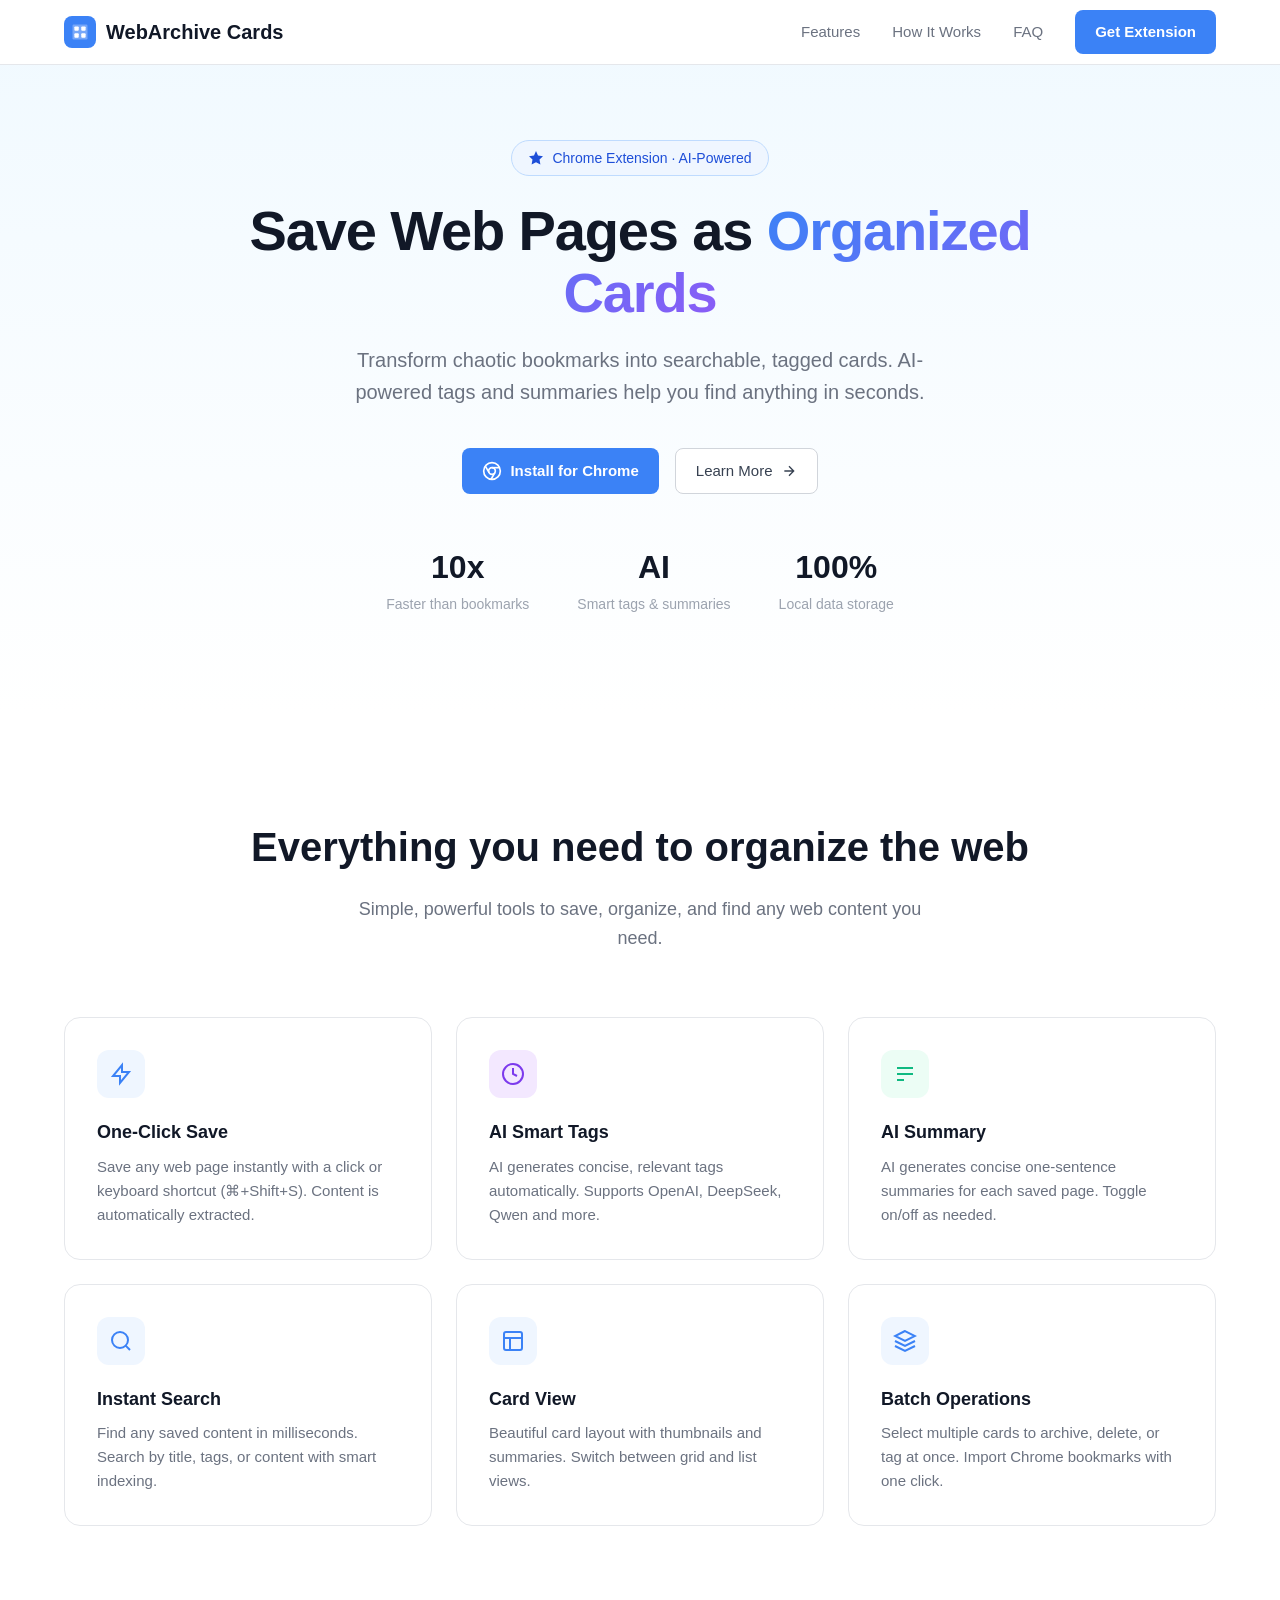
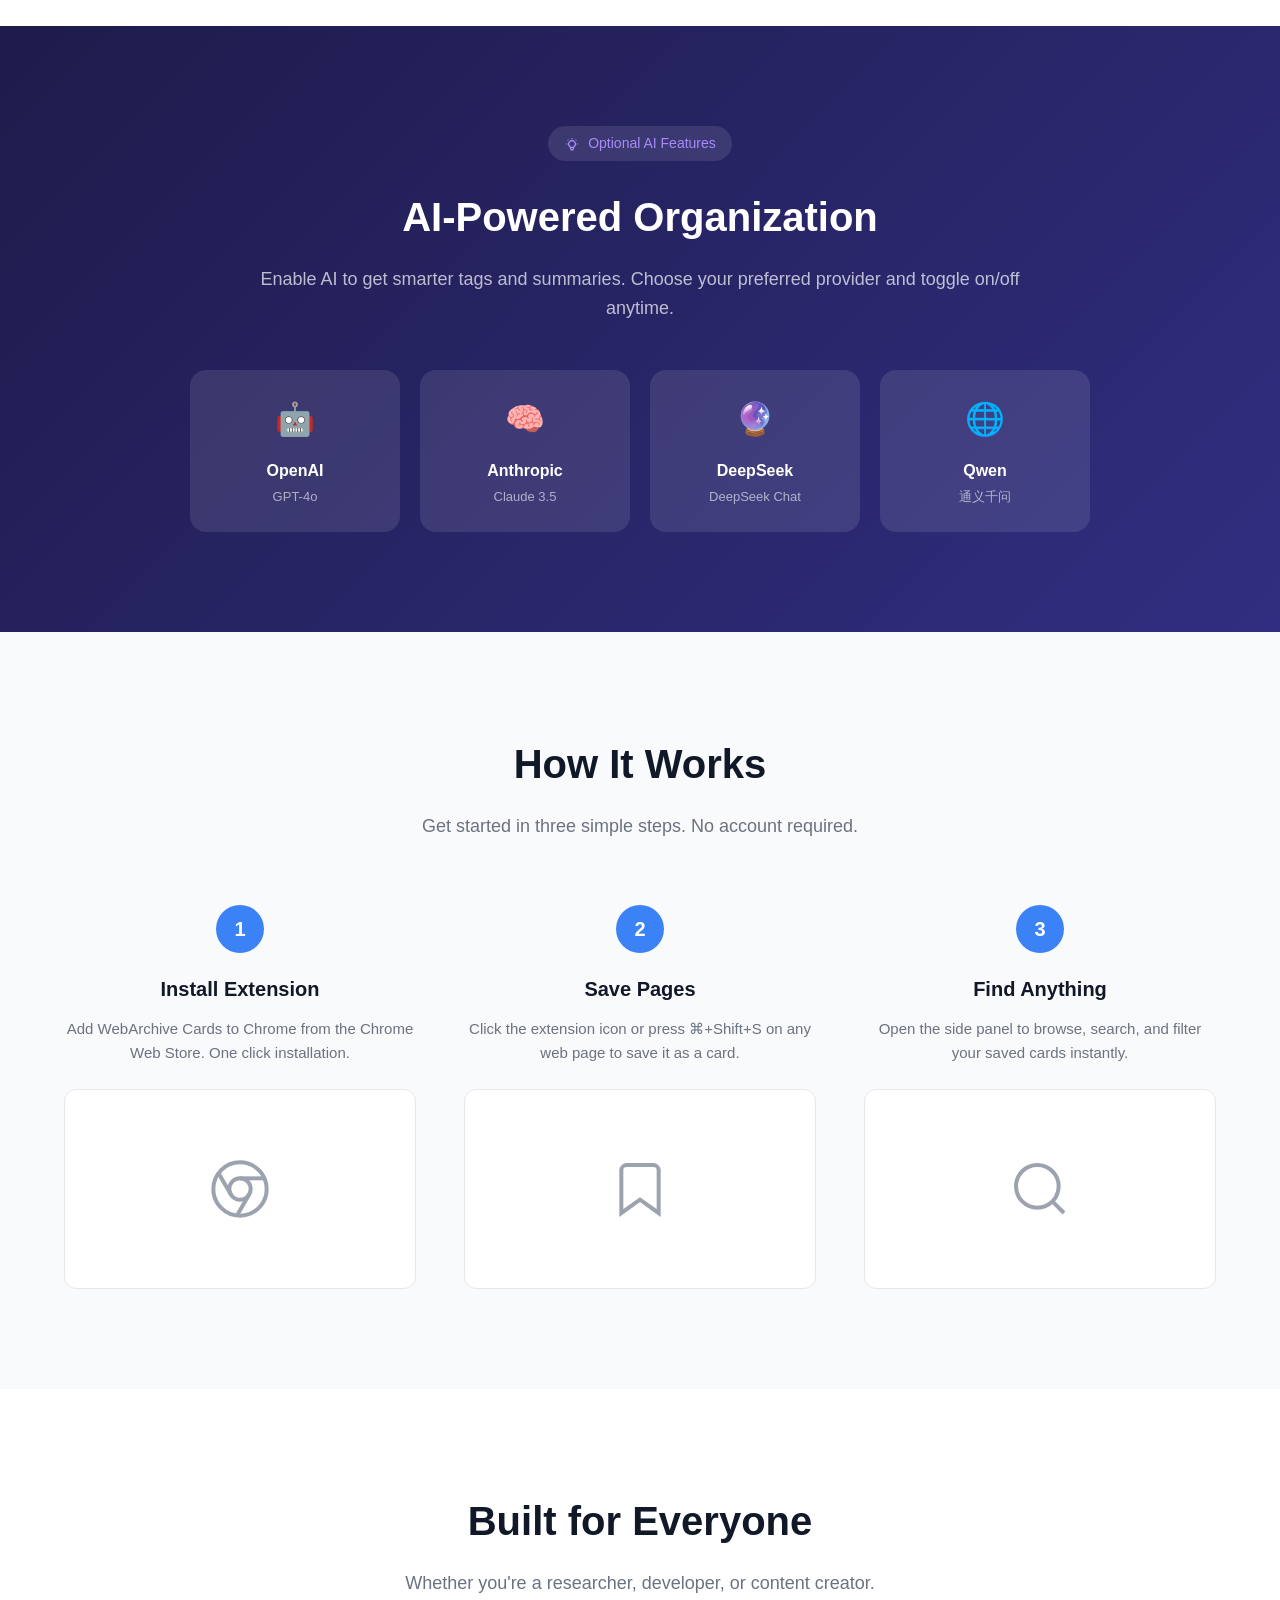
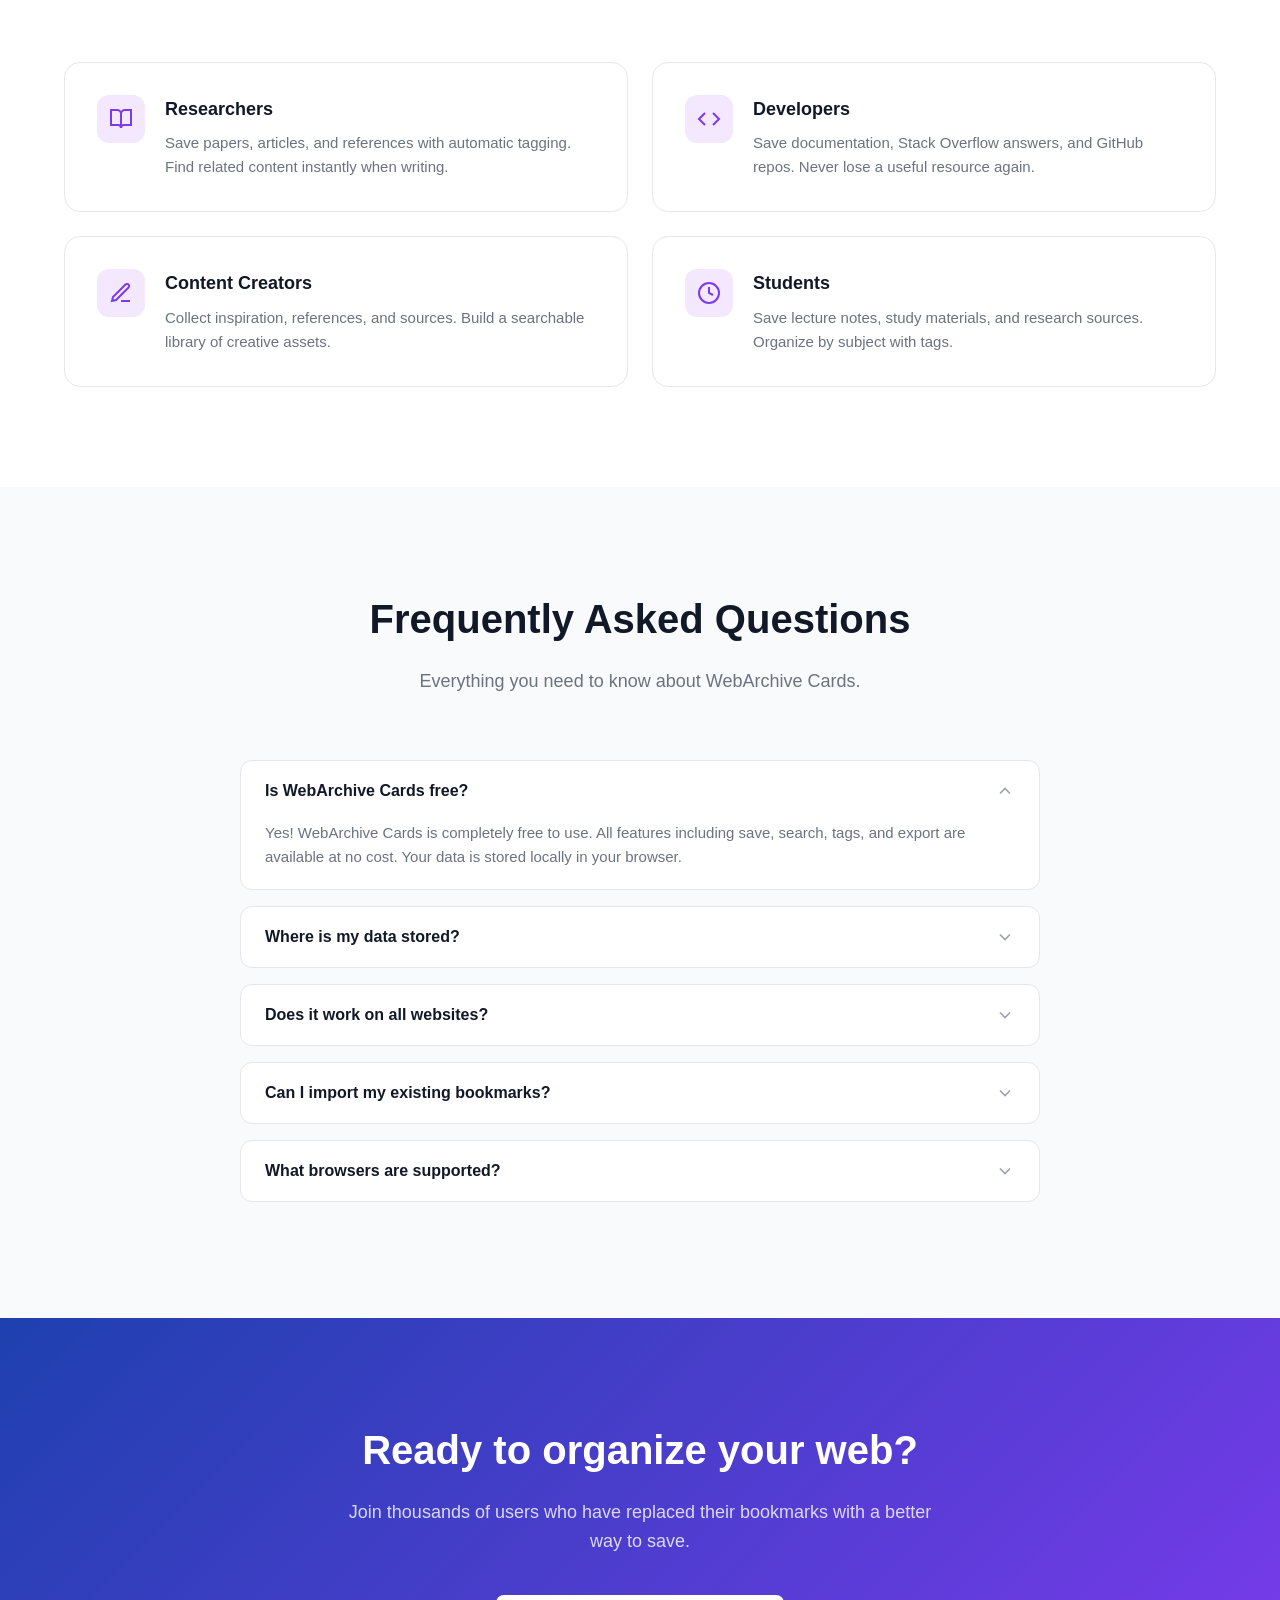
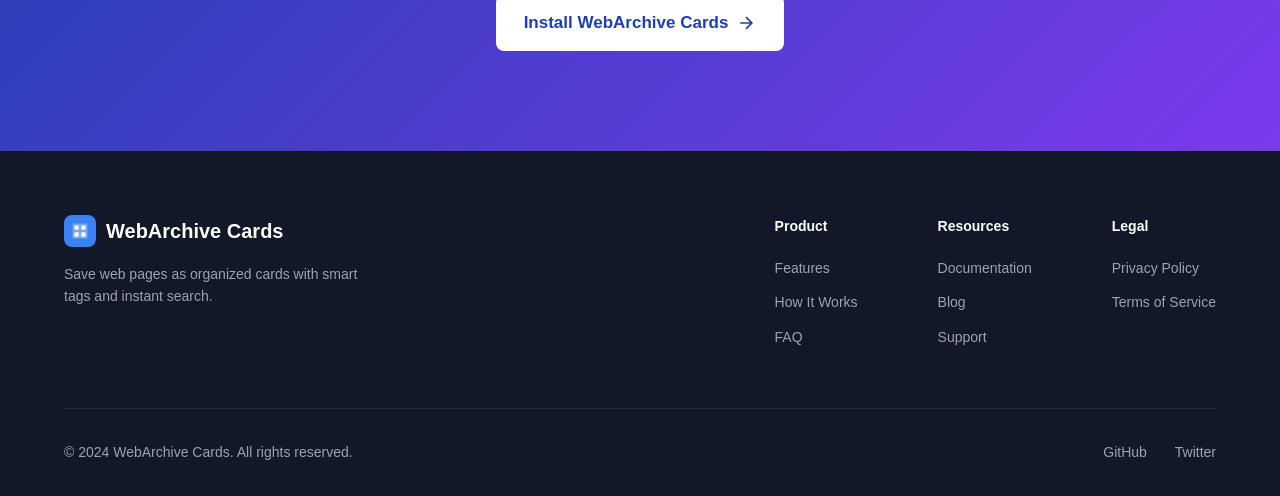
==== webarchive-cards/index.html @ b95f2cbc "feat:Chrome extension Website" ====
<!DOCTYPE html>
<html lang="en">
<head>
  <meta charset="UTF-8">
  <meta name="viewport" content="width=device-width, initial-scale=1.0">
  <title>WebArchive Cards - Save Web Pages as Organized Cards</title>
  <meta name="description" content="Transform your web bookmarks into organized, searchable cards with smart tags and instant search. Replace your browser bookmarks with a better way to save.">
  <link rel="icon" href="data:image/svg+xml,<svg xmlns='http://www.w3.org/2000/svg' viewBox='0 0 100 100'><rect width='100' height='100' rx='20' fill='%233B82F6'/><rect x='15' y='15' width='70' height='70' rx='10' fill='white' opacity='0.3'/><rect x='25' y='25' width='20' height='20' rx='4' fill='white'/><rect x='55' y='25' width='20' height='20' rx='4' fill='white'/><rect x='25' y='55' width='20' height='20' rx='4' fill='white'/><rect x='55' y='55' width='20' height='20' rx='4' fill='white'/></svg>">
  <style>
    * {
      margin: 0;
      padding: 0;
      box-sizing: border-box;
    }

    body {
      font-family: -apple-system, BlinkMacSystemFont, 'Segoe UI', Roboto, Oxygen, Ubuntu, sans-serif;
      line-height: 1.6;
      color: #1f2937;
      background: #ffffff;
    }

    .container {
      max-width: 1200px;
      margin: 0 auto;
      padding: 0 24px;
    }

    /* Header */
    header {
      position: fixed;
      top: 0;
      left: 0;
      right: 0;
      background: rgba(255, 255, 255, 0.95);
      backdrop-filter: blur(20px);
      border-bottom: 1px solid #e5e7eb;
      z-index: 100;
    }

    .header-inner {
      display: flex;
      align-items: center;
      justify-content: space-between;
      height: 64px;
    }

    .logo {
      display: flex;
      align-items: center;
      gap: 10px;
      text-decoration: none;
      color: #111827;
      font-weight: 700;
      font-size: 20px;
    }

    .logo-icon {
      width: 32px;
      height: 32px;
      background: #3B82F6;
      border-radius: 8px;
      display: flex;
      align-items: center;
      justify-content: center;
    }

    .logo-icon svg {
      width: 20px;
      height: 20px;
    }

    nav {
      display: flex;
      align-items: center;
      gap: 32px;
    }

    nav a {
      color: #6b7280;
      text-decoration: none;
      font-size: 15px;
      transition: color 0.2s;
    }

    nav a:hover {
      color: #111827;
    }

    .btn-primary {
      display: inline-flex;
      align-items: center;
      gap: 8px;
      padding: 10px 20px;
      background: #3B82F6;
      color: white;
      border: none;
      border-radius: 8px;
      font-size: 15px;
      font-weight: 600;
      cursor: pointer;
      transition: background 0.2s;
      text-decoration: none;
    }

    .btn-primary:hover {
      background: #2563EB;
    }

    .btn-secondary {
      display: inline-flex;
      align-items: center;
      gap: 8px;
      padding: 10px 20px;
      background: white;
      color: #374151;
      border: 1px solid #d1d5db;
      border-radius: 8px;
      font-size: 15px;
      font-weight: 500;
      cursor: pointer;
      transition: all 0.2s;
      text-decoration: none;
    }

    .btn-secondary:hover {
      background: #f9fafb;
      border-color: #9ca3af;
    }

    /* Hero Section */
    .hero {
      padding: 140px 0 100px;
      background: linear-gradient(180deg, #f0f9ff 0%, #ffffff 100%);
    }

    .hero-content {
      text-align: center;
      max-width: 800px;
      margin: 0 auto;
    }

    .hero-badge {
      display: inline-flex;
      align-items: center;
      gap: 8px;
      padding: 6px 16px;
      background: #EFF6FF;
      border: 1px solid #BFDBFE;
      border-radius: 100px;
      color: #1D4ED8;
      font-size: 14px;
      font-weight: 500;
      margin-bottom: 24px;
    }

    .hero h1 {
      font-size: 56px;
      font-weight: 800;
      line-height: 1.1;
      letter-spacing: -0.02em;
      color: #111827;
      margin-bottom: 20px;
    }

    .hero h1 span {
      background: linear-gradient(135deg, #3B82F6 0%, #8B5CF6 100%);
      -webkit-background-clip: text;
      -webkit-text-fill-color: transparent;
      background-clip: text;
    }

    .hero p {
      font-size: 20px;
      color: #6b7280;
      max-width: 600px;
      margin: 0 auto 40px;
      line-height: 1.6;
    }

    .hero-buttons {
      display: flex;
      justify-content: center;
      gap: 16px;
      margin-bottom: 48px;
    }

    .hero-stats {
      display: flex;
      justify-content: center;
      gap: 48px;
    }

    .stat {
      text-align: center;
    }

    .stat-value {
      font-size: 32px;
      font-weight: 700;
      color: #111827;
    }

    .stat-label {
      font-size: 14px;
      color: #9ca3af;
    }

    /* Features Section */
    .features {
      padding: 100px 0;
    }

    .section-header {
      text-align: center;
      margin-bottom: 64px;
    }

    .section-header h2 {
      font-size: 40px;
      font-weight: 700;
      color: #111827;
      margin-bottom: 16px;
    }

    .section-header p {
      font-size: 18px;
      color: #6b7280;
      max-width: 600px;
      margin: 0 auto;
    }

    .features-grid {
      display: grid;
      grid-template-columns: repeat(3, 1fr);
      gap: 24px;
    }

    .feature-card {
      background: white;
      border: 1px solid #e5e7eb;
      border-radius: 16px;
      padding: 32px;
      transition: all 0.2s;
    }

    .feature-card:hover {
      border-color: #93c5fd;
      box-shadow: 0 4px 6px -1px rgba(0, 0, 0, 0.1);
    }

    .feature-icon {
      width: 48px;
      height: 48px;
      background: #EFF6FF;
      border-radius: 12px;
      display: flex;
      align-items: center;
      justify-content: center;
      margin-bottom: 20px;
    }

    .feature-icon svg {
      width: 24px;
      height: 24px;
      color: #3B82F6;
    }

    .feature-card h3 {
      font-size: 18px;
      font-weight: 600;
      color: #111827;
      margin-bottom: 8px;
    }

    .feature-card p {
      font-size: 15px;
      color: #6b7280;
      line-height: 1.6;
    }

    /* How It Works */
    .how-it-works {
      padding: 100px 0;
      background: #f9fafb;
    }

    .steps {
      display: grid;
      grid-template-columns: repeat(3, 1fr);
      gap: 48px;
      margin-top: 64px;
    }

    .step {
      text-align: center;
    }

    .step-number {
      width: 48px;
      height: 48px;
      background: #3B82F6;
      color: white;
      border-radius: 50%;
      display: flex;
      align-items: center;
      justify-content: center;
      font-size: 20px;
      font-weight: 700;
      margin: 0 auto 20px;
    }

    .step h3 {
      font-size: 20px;
      font-weight: 600;
      color: #111827;
      margin-bottom: 12px;
    }

    .step p {
      font-size: 15px;
      color: #6b7280;
      line-height: 1.6;
    }

    .step-visual {
      margin-top: 24px;
      background: white;
      border: 1px solid #e5e7eb;
      border-radius: 12px;
      padding: 24px;
      min-height: 200px;
      display: flex;
      align-items: center;
      justify-content: center;
    }

    .step-visual .icon-large {
      width: 64px;
      height: 64px;
      color: #9ca3af;
    }

    /* Use Cases */
    .use-cases {
      padding: 100px 0;
    }

    .use-cases-grid {
      display: grid;
      grid-template-columns: repeat(2, 1fr);
      gap: 24px;
      margin-top: 64px;
    }

    .use-case-card {
      background: white;
      border: 1px solid #e5e7eb;
      border-radius: 16px;
      padding: 32px;
      display: flex;
      gap: 20px;
    }

    .use-case-icon {
      width: 48px;
      height: 48px;
      background: #F3E8FF;
      border-radius: 12px;
      display: flex;
      align-items: center;
      justify-content: center;
      flex-shrink: 0;
    }

    .use-case-icon svg {
      width: 24px;
      height: 24px;
      color: #7C3AED;
    }

    .use-case-card h3 {
      font-size: 18px;
      font-weight: 600;
      color: #111827;
      margin-bottom: 8px;
    }

    .use-case-card p {
      font-size: 15px;
      color: #6b7280;
      line-height: 1.6;
    }

    /* FAQ */
    .faq {
      padding: 100px 0;
      background: #f9fafb;
    }

    .faq-list {
      max-width: 800px;
      margin: 64px auto 0;
    }

    .faq-item {
      background: white;
      border: 1px solid #e5e7eb;
      border-radius: 12px;
      margin-bottom: 16px;
      overflow: hidden;
    }

    .faq-question {
      width: 100%;
      padding: 20px 24px;
      background: none;
      border: none;
      text-align: left;
      font-size: 16px;
      font-weight: 600;
      color: #111827;
      cursor: pointer;
      display: flex;
      justify-content: space-between;
      align-items: center;
    }

    .faq-question:hover {
      background: #f9fafb;
    }

    .faq-question svg {
      width: 20px;
      height: 20px;
      color: #9ca3af;
      transition: transform 0.2s;
    }

    .faq-item.active .faq-question svg {
      transform: rotate(180deg);
    }

    .faq-answer {
      padding: 0 24px 20px;
      font-size: 15px;
      color: #6b7280;
      line-height: 1.6;
      display: none;
    }

    .faq-item.active .faq-answer {
      display: block;
    }

    /* CTA Section */
    .cta {
      padding: 100px 0;
      background: linear-gradient(135deg, #1E40AF 0%, #7C3AED 100%);
      text-align: center;
    }

    .cta h2 {
      font-size: 40px;
      font-weight: 700;
      color: white;
      margin-bottom: 16px;
    }

    .cta p {
      font-size: 18px;
      color: rgba(255, 255, 255, 0.8);
      margin-bottom: 40px;
      max-width: 600px;
      margin-left: auto;
      margin-right: auto;
    }

    .cta .btn-primary {
      background: white;
      color: #1E40AF;
      font-size: 17px;
      padding: 14px 28px;
    }

    .cta .btn-primary:hover {
      background: #f0f0f0;
    }

    /* Footer */
    footer {
      padding: 64px 0 32px;
      background: #111827;
      color: #9ca3af;
    }

    .footer-content {
      display: flex;
      justify-content: space-between;
      margin-bottom: 48px;
    }

    .footer-brand {
      max-width: 300px;
    }

    .footer-brand .logo {
      color: white;
      margin-bottom: 16px;
    }

    .footer-brand p {
      font-size: 14px;
      line-height: 1.6;
    }

    .footer-links {
      display: flex;
      gap: 80px;
    }

    .footer-column h4 {
      color: white;
      font-size: 14px;
      font-weight: 600;
      margin-bottom: 20px;
    }

    .footer-column a {
      display: block;
      color: #9ca3af;
      text-decoration: none;
      font-size: 14px;
      margin-bottom: 12px;
      transition: color 0.2s;
    }

    .footer-column a:hover {
      color: white;
    }

    .footer-bottom {
      padding-top: 32px;
      border-top: 1px solid #1f2937;
      display: flex;
      justify-content: space-between;
      align-items: center;
      font-size: 14px;
    }

    .footer-bottom a {
      color: #9ca3af;
      text-decoration: none;
      margin-left: 24px;
      transition: color 0.2s;
    }

    .footer-bottom a:hover {
      color: white;
    }

    /* Responsive */
    @media (max-width: 768px) {
      .hero h1 {
        font-size: 36px;
      }

      .hero p {
        font-size: 17px;
      }

      .hero-buttons {
        flex-direction: column;
        align-items: center;
      }

      .hero-stats {
        flex-direction: column;
        gap: 24px;
      }

      .features-grid {
        grid-template-columns: 1fr;
      }

      .steps {
        grid-template-columns: 1fr;
        gap: 32px;
      }

      .use-cases-grid {
        grid-template-columns: 1fr;
      }

      .footer-content {
        flex-direction: column;
        gap: 48px;
      }

      .footer-links {
        gap: 48px;
      }

      .section-header h2 {
        font-size: 28px;
      }

      .cta h2 {
        font-size: 28px;
      }

      nav {
        display: none;
      }
    }
  </style>
</head>
<body>
  <!-- Header -->
  <header>
    <div class="container header-inner">
      <a href="#" class="logo">
        <div class="logo-icon">
          <svg viewBox="0 0 128 128" fill="none" xmlns="http://www.w3.org/2000/svg">
            <rect x="16" y="16" width="96" height="96" rx="8" fill="white" opacity="0.3"/>
            <rect x="28" y="28" width="28" height="28" rx="6" fill="white"/>
            <rect x="72" y="28" width="28" height="28" rx="6" fill="white"/>
            <rect x="28" y="72" width="28" height="28" rx="6" fill="white"/>
            <rect x="72" y="72" width="28" height="28" rx="6" fill="white"/>
          </svg>
        </div>
        WebArchive Cards
      </a>
      <nav>
        <a href="#features">Features</a>
        <a href="#how-it-works">How It Works</a>
        <a href="#faq">FAQ</a>
        <a href="#cta" class="btn-primary">Get Extension</a>
      </nav>
    </div>
  </header>

  <!-- Hero Section -->
  <section class="hero">
    <div class="container">
      <div class="hero-content">
        <div class="hero-badge">
          <svg width="16" height="16" viewBox="0 0 16 16" fill="none">
            <path d="M8 1L10 5.5L15 6.2L11.5 9.6L12.4 14.6L8 12.2L3.6 14.6L4.5 9.6L1 6.2L6 5.5L8 1Z" fill="currentColor"/>
          </svg>
          Chrome Extension · AI-Powered
        </div>
        <h1>Save Web Pages as <span>Organized Cards</span></h1>
        <p>Transform chaotic bookmarks into searchable, tagged cards. AI-powered tags and summaries help you find anything in seconds.</p>
        <div class="hero-buttons">
          <a href="https://chrome.google.com/webstore" class="btn-primary" target="_blank">
            <svg width="20" height="20" viewBox="0 0 24 24" fill="none" stroke="currentColor" stroke-width="2">
              <circle cx="12" cy="12" r="10"/>
              <circle cx="12" cy="12" r="4"/>
              <line x1="21.17" y1="8" x2="12" y2="8"/>
              <line x1="3.95" y1="6.06" x2="8.54" y2="14"/>
              <line x1="10.88" y1="21.94" x2="15.46" y2="14"/>
            </svg>
            Install for Chrome
          </a>
          <a href="#how-it-works" class="btn-secondary">
            Learn More
            <svg width="16" height="16" viewBox="0 0 24 24" fill="none" stroke="currentColor" stroke-width="2">
              <path d="M5 12h14M12 5l7 7-7 7"/>
            </svg>
          </a>
        </div>
        <div class="hero-stats">
          <div class="stat">
            <div class="stat-value">10x</div>
            <div class="stat-label">Faster than bookmarks</div>
          </div>
          <div class="stat">
            <div class="stat-value">AI</div>
            <div class="stat-label">Smart tags & summaries</div>
          </div>
          <div class="stat">
            <div class="stat-value">100%</div>
            <div class="stat-label">Local data storage</div>
          </div>
        </div>
      </div>
    </div>
  </section>

  <!-- Features Section -->
  <section class="features" id="features">
    <div class="container">
      <div class="section-header">
        <h2>Everything you need to organize the web</h2>
        <p>Simple, powerful tools to save, organize, and find any web content you need.</p>
      </div>
      <div class="features-grid">
        <div class="feature-card">
          <div class="feature-icon">
            <svg viewBox="0 0 24 24" fill="none" stroke="currentColor" stroke-width="2">
              <path d="M13 10V3L4 14h7v7l9-11h-7z"/>
            </svg>
          </div>
          <h3>One-Click Save</h3>
          <p>Save any web page instantly with a click or keyboard shortcut (⌘+Shift+S). Content is automatically extracted.</p>
        </div>
        <div class="feature-card">
          <div class="feature-icon" style="background: #F3E8FF;">
            <svg viewBox="0 0 24 24" fill="none" stroke="currentColor" stroke-width="2" style="color: #7C3AED;">
              <circle cx="12" cy="12" r="10"/>
              <path d="M12 6v6l4 2"/>
            </svg>
          </div>
          <h3>AI Smart Tags</h3>
          <p>AI generates concise, relevant tags automatically. Supports OpenAI, DeepSeek, Qwen and more.</p>
        </div>
        <div class="feature-card">
          <div class="feature-icon" style="background: #ECFDF5;">
            <svg viewBox="0 0 24 24" fill="none" stroke="currentColor" stroke-width="2" style="color: #10B981;">
              <path d="M4 6h16M4 12h16M4 18h7"/>
            </svg>
          </div>
          <h3>AI Summary</h3>
          <p>AI generates concise one-sentence summaries for each saved page. Toggle on/off as needed.</p>
        </div>
        <div class="feature-card">
          <div class="feature-icon">
            <svg viewBox="0 0 24 24" fill="none" stroke="currentColor" stroke-width="2">
              <circle cx="11" cy="11" r="8"/>
              <path d="M21 21l-4.35-4.35"/>
            </svg>
          </div>
          <h3>Instant Search</h3>
          <p>Find any saved content in milliseconds. Search by title, tags, or content with smart indexing.</p>
        </div>
        <div class="feature-card">
          <div class="feature-icon">
            <svg viewBox="0 0 24 24" fill="none" stroke="currentColor" stroke-width="2">
              <rect x="3" y="3" width="18" height="18" rx="2" ry="2"/>
              <line x1="3" y1="9" x2="21" y2="9"/>
              <line x1="9" y1="21" x2="9" y2="9"/>
            </svg>
          </div>
          <h3>Card View</h3>
          <p>Beautiful card layout with thumbnails and summaries. Switch between grid and list views.</p>
        </div>
        <div class="feature-card">
          <div class="feature-icon">
            <svg viewBox="0 0 24 24" fill="none" stroke="currentColor" stroke-width="2">
              <path d="M12 2L2 7l10 5 10-5-10-5z"/>
              <path d="M2 17l10 5 10-5"/>
              <path d="M2 12l10 5 10-5"/>
            </svg>
          </div>
          <h3>Batch Operations</h3>
          <p>Select multiple cards to archive, delete, or tag at once. Import Chrome bookmarks with one click.</p>
        </div>
      </div>
    </div>
  </section>

  <!-- AI Section -->
  <section class="ai-section" id="ai" style="padding: 100px 0; background: linear-gradient(135deg, #1E1B4B 0%, #312E81 100%);">
    <div class="container">
      <div style="text-align: center; max-width: 800px; margin: 0 auto;">
        <div style="display: inline-flex; align-items: center; gap: 8px; padding: 6px 16px; background: rgba(255,255,255,0.1); border-radius: 100px; color: #A78BFA; font-size: 14px; font-weight: 500; margin-bottom: 24px;">
          <svg width="16" height="16" viewBox="0 0 24 24" fill="none" stroke="currentColor" stroke-width="2">
            <path d="M9.663 17h4.673M12 3v1m6.364 1.636l-.707.707M21 12h-1M4 12H3m3.343-5.657l-.707-.707m2.828 9.9a5 5 0 117.072 0l-.548.547A3.374 3.374 0 0014 18.469V19a2 2 0 11-4 0v-.531c0-.895-.356-1.754-.988-2.386l-.548-.547z"/>
          </svg>
          Optional AI Features
        </div>
        <h2 style="font-size: 40px; font-weight: 700; color: white; margin-bottom: 16px;">
          AI-Powered Organization
        </h2>
        <p style="font-size: 18px; color: rgba(255,255,255,0.7); margin-bottom: 48px;">
          Enable AI to get smarter tags and summaries. Choose your preferred provider and toggle on/off anytime.
        </p>
      </div>
      <div style="display: grid; grid-template-columns: repeat(4, 1fr); gap: 20px; max-width: 900px; margin: 0 auto;">
        <div style="background: rgba(255,255,255,0.1); border-radius: 16px; padding: 24px; text-align: center;">
          <div style="font-size: 32px; margin-bottom: 12px;">🤖</div>
          <div style="color: white; font-weight: 600; margin-bottom: 4px;">OpenAI</div>
          <div style="color: rgba(255,255,255,0.6); font-size: 13px;">GPT-4o</div>
        </div>
        <div style="background: rgba(255,255,255,0.1); border-radius: 16px; padding: 24px; text-align: center;">
          <div style="font-size: 32px; margin-bottom: 12px;">🧠</div>
          <div style="color: white; font-weight: 600; margin-bottom: 4px;">Anthropic</div>
          <div style="color: rgba(255,255,255,0.6); font-size: 13px;">Claude 3.5</div>
        </div>
        <div style="background: rgba(255,255,255,0.1); border-radius: 16px; padding: 24px; text-align: center;">
          <div style="font-size: 32px; margin-bottom: 12px;">🔮</div>
          <div style="color: white; font-weight: 600; margin-bottom: 4px;">DeepSeek</div>
          <div style="color: rgba(255,255,255,0.6); font-size: 13px;">DeepSeek Chat</div>
        </div>
        <div style="background: rgba(255,255,255,0.1); border-radius: 16px; padding: 24px; text-align: center;">
          <div style="font-size: 32px; margin-bottom: 12px;">🌐</div>
          <div style="color: white; font-weight: 600; margin-bottom: 4px;">Qwen</div>
          <div style="color: rgba(255,255,255,0.6); font-size: 13px;">通义千问</div>
        </div>
      </div>
    </div>
  </section>

  <!-- How It Works -->
  <section class="how-it-works" id="how-it-works">
    <div class="container">
      <div class="section-header">
        <h2>How It Works</h2>
        <p>Get started in three simple steps. No account required.</p>
      </div>
      <div class="steps">
        <div class="step">
          <div class="step-number">1</div>
          <h3>Install Extension</h3>
          <p>Add WebArchive Cards to Chrome from the Chrome Web Store. One click installation.</p>
          <div class="step-visual">
            <svg class="icon-large" viewBox="0 0 24 24" fill="none" stroke="currentColor" stroke-width="1.5">
              <circle cx="12" cy="12" r="10"/>
              <circle cx="12" cy="12" r="4"/>
              <line x1="21.17" y1="8" x2="12" y2="8"/>
              <line x1="3.95" y1="6.06" x2="8.54" y2="14"/>
              <line x1="10.88" y1="21.94" x2="15.46" y2="14"/>
            </svg>
          </div>
        </div>
        <div class="step">
          <div class="step-number">2</div>
          <h3>Save Pages</h3>
          <p>Click the extension icon or press ⌘+Shift+S on any web page to save it as a card.</p>
          <div class="step-visual">
            <svg class="icon-large" viewBox="0 0 24 24" fill="none" stroke="currentColor" stroke-width="1.5">
              <path d="M19 21l-7-5-7 5V5a2 2 0 012-2h10a2 2 0 012 2z"/>
            </svg>
          </div>
        </div>
        <div class="step">
          <div class="step-number">3</div>
          <h3>Find Anything</h3>
          <p>Open the side panel to browse, search, and filter your saved cards instantly.</p>
          <div class="step-visual">
            <svg class="icon-large" viewBox="0 0 24 24" fill="none" stroke="currentColor" stroke-width="1.5">
              <circle cx="11" cy="11" r="8"/>
              <path d="M21 21l-4.35-4.35"/>
            </svg>
          </div>
        </div>
      </div>
    </div>
  </section>

  <!-- Use Cases -->
  <section class="use-cases" id="use-cases">
    <div class="container">
      <div class="section-header">
        <h2>Built for Everyone</h2>
        <p>Whether you're a researcher, developer, or content creator.</p>
      </div>
      <div class="use-cases-grid">
        <div class="use-case-card">
          <div class="use-case-icon">
            <svg viewBox="0 0 24 24" fill="none" stroke="currentColor" stroke-width="2">
              <path d="M2 3h6a4 4 0 014 4v14a3 3 0 00-3-3H2z"/>
              <path d="M22 3h-6a4 4 0 00-4 4v14a3 3 0 013-3h7z"/>
            </svg>
          </div>
          <div>
            <h3>Researchers</h3>
            <p>Save papers, articles, and references with automatic tagging. Find related content instantly when writing.</p>
          </div>
        </div>
        <div class="use-case-card">
          <div class="use-case-icon">
            <svg viewBox="0 0 24 24" fill="none" stroke="currentColor" stroke-width="2">
              <polyline points="16 18 22 12 16 6"/>
              <polyline points="8 6 2 12 8 18"/>
            </svg>
          </div>
          <div>
            <h3>Developers</h3>
            <p>Save documentation, Stack Overflow answers, and GitHub repos. Never lose a useful resource again.</p>
          </div>
        </div>
        <div class="use-case-card">
          <div class="use-case-icon">
            <svg viewBox="0 0 24 24" fill="none" stroke="currentColor" stroke-width="2">
              <path d="M12 20h9"/>
              <path d="M16.5 3.5a2.121 2.121 0 013 3L7 19l-4 1 1-4L16.5 3.5z"/>
            </svg>
          </div>
          <div>
            <h3>Content Creators</h3>
            <p>Collect inspiration, references, and sources. Build a searchable library of creative assets.</p>
          </div>
        </div>
        <div class="use-case-card">
          <div class="use-case-icon">
            <svg viewBox="0 0 24 24" fill="none" stroke="currentColor" stroke-width="2">
              <circle cx="12" cy="12" r="10"/>
              <path d="M12 6v6l4 2"/>
            </svg>
          </div>
          <div>
            <h3>Students</h3>
            <p>Save lecture notes, study materials, and research sources. Organize by subject with tags.</p>
          </div>
        </div>
      </div>
    </div>
  </section>

  <!-- FAQ -->
  <section class="faq" id="faq">
    <div class="container">
      <div class="section-header">
        <h2>Frequently Asked Questions</h2>
        <p>Everything you need to know about WebArchive Cards.</p>
      </div>
      <div class="faq-list">
        <div class="faq-item active">
          <button class="faq-question">
            Is WebArchive Cards free?
            <svg viewBox="0 0 24 24" fill="none" stroke="currentColor" stroke-width="2">
              <polyline points="6 9 12 15 18 9"/>
            </svg>
          </button>
          <div class="faq-answer">
            Yes! WebArchive Cards is completely free to use. All features including save, search, tags, and export are available at no cost. Your data is stored locally in your browser.
          </div>
        </div>
        <div class="faq-item">
          <button class="faq-question">
            Where is my data stored?
            <svg viewBox="0 0 24 24" fill="none" stroke="currentColor" stroke-width="2">
              <polyline points="6 9 12 15 18 9"/>
            </svg>
          </button>
          <div class="faq-answer">
            All your data is stored locally in your browser using IndexedDB. Nothing is sent to external servers. You have full control over your data and can export it anytime.
          </div>
        </div>
        <div class="faq-item">
          <button class="faq-question">
            Does it work on all websites?
            <svg viewBox="0 0 24 24" fill="none" stroke="currentColor" stroke-width="2">
              <polyline points="6 9 12 15 18 9"/>
            </svg>
          </button>
          <div class="faq-answer">
            WebArchive Cards works on most websites including news articles, blog posts, documentation, and more. It uses Mozilla's Readability technology to extract the main content from any page.
          </div>
        </div>
        <div class="faq-item">
          <button class="faq-question">
            Can I import my existing bookmarks?
            <svg viewBox="0 0 24 24" fill="none" stroke="currentColor" stroke-width="2">
              <polyline points="6 9 12 15 18 9"/>
            </svg>
          </button>
          <div class="faq-answer">
            Yes! You can import your Chrome bookmarks directly into WebArchive Cards. They'll be automatically tagged as "bookmark" for easy identification.
          </div>
        </div>
        <div class="faq-item">
          <button class="faq-question">
            What browsers are supported?
            <svg viewBox="0 0 24 24" fill="none" stroke="currentColor" stroke-width="2">
              <polyline points="6 9 12 15 18 9"/>
            </svg>
          </button>
          <div class="faq-answer">
            Currently, WebArchive Cards is available for Chrome and Chromium-based browsers (Edge, Brave, etc.). Firefox and Safari support may be added in the future.
          </div>
        </div>
      </div>
    </div>
  </section>

  <!-- CTA Section -->
  <section class="cta" id="cta">
    <div class="container">
      <h2>Ready to organize your web?</h2>
      <p>Join thousands of users who have replaced their bookmarks with a better way to save.</p>
      <a href="https://chrome.google.com/webstore" class="btn-primary" target="_blank">
        Install WebArchive Cards
        <svg width="20" height="20" viewBox="0 0 24 24" fill="none" stroke="currentColor" stroke-width="2">
          <path d="M5 12h14M12 5l7 7-7 7"/>
        </svg>
      </a>
    </div>
  </section>

  <!-- Footer -->
  <footer>
    <div class="container">
      <div class="footer-content">
        <div class="footer-brand">
          <a href="#" class="logo">
            <div class="logo-icon">
              <svg viewBox="0 0 128 128" fill="none" xmlns="http://www.w3.org/2000/svg">
                <rect x="16" y="16" width="96" height="96" rx="8" fill="white" opacity="0.3"/>
                <rect x="28" y="28" width="28" height="28" rx="6" fill="white"/>
                <rect x="72" y="28" width="28" height="28" rx="6" fill="white"/>
                <rect x="28" y="72" width="28" height="28" rx="6" fill="white"/>
                <rect x="72" y="72" width="28" height="28" rx="6" fill="white"/>
              </svg>
            </div>
            WebArchive Cards
          </a>
          <p>Save web pages as organized cards with smart tags and instant search.</p>
        </div>
        <div class="footer-links">
          <div class="footer-column">
            <h4>Product</h4>
            <a href="#features">Features</a>
            <a href="#how-it-works">How It Works</a>
            <a href="#faq">FAQ</a>
          </div>
          <div class="footer-column">
            <h4>Resources</h4>
            <a href="#">Documentation</a>
            <a href="#">Blog</a>
            <a href="#">Support</a>
          </div>
          <div class="footer-column">
            <h4>Legal</h4>
            <a href="#">Privacy Policy</a>
            <a href="#">Terms of Service</a>
          </div>
        </div>
      </div>
      <div class="footer-bottom">
        <span>&copy; 2024 WebArchive Cards. All rights reserved.</span>
        <div>
          <a href="#">GitHub</a>
          <a href="#">Twitter</a>
        </div>
      </div>
    </div>
  </footer>

  <script>
    // FAQ Toggle
    document.querySelectorAll('.faq-question').forEach(button => {
      button.addEventListener('click', () => {
        const item = button.parentElement;
        item.classList.toggle('active');
      });
    });

    // Smooth scrolling
    document.querySelectorAll('a[href^="#"]').forEach(anchor => {
      anchor.addEventListener('click', function (e) {
        e.preventDefault();
        const target = document.querySelector(this.getAttribute('href'));
        if (target) {
          target.scrollIntoView({
            behavior: 'smooth',
            block: 'start'
          });
        }
      });
    });
  </script>
</body>
</html>
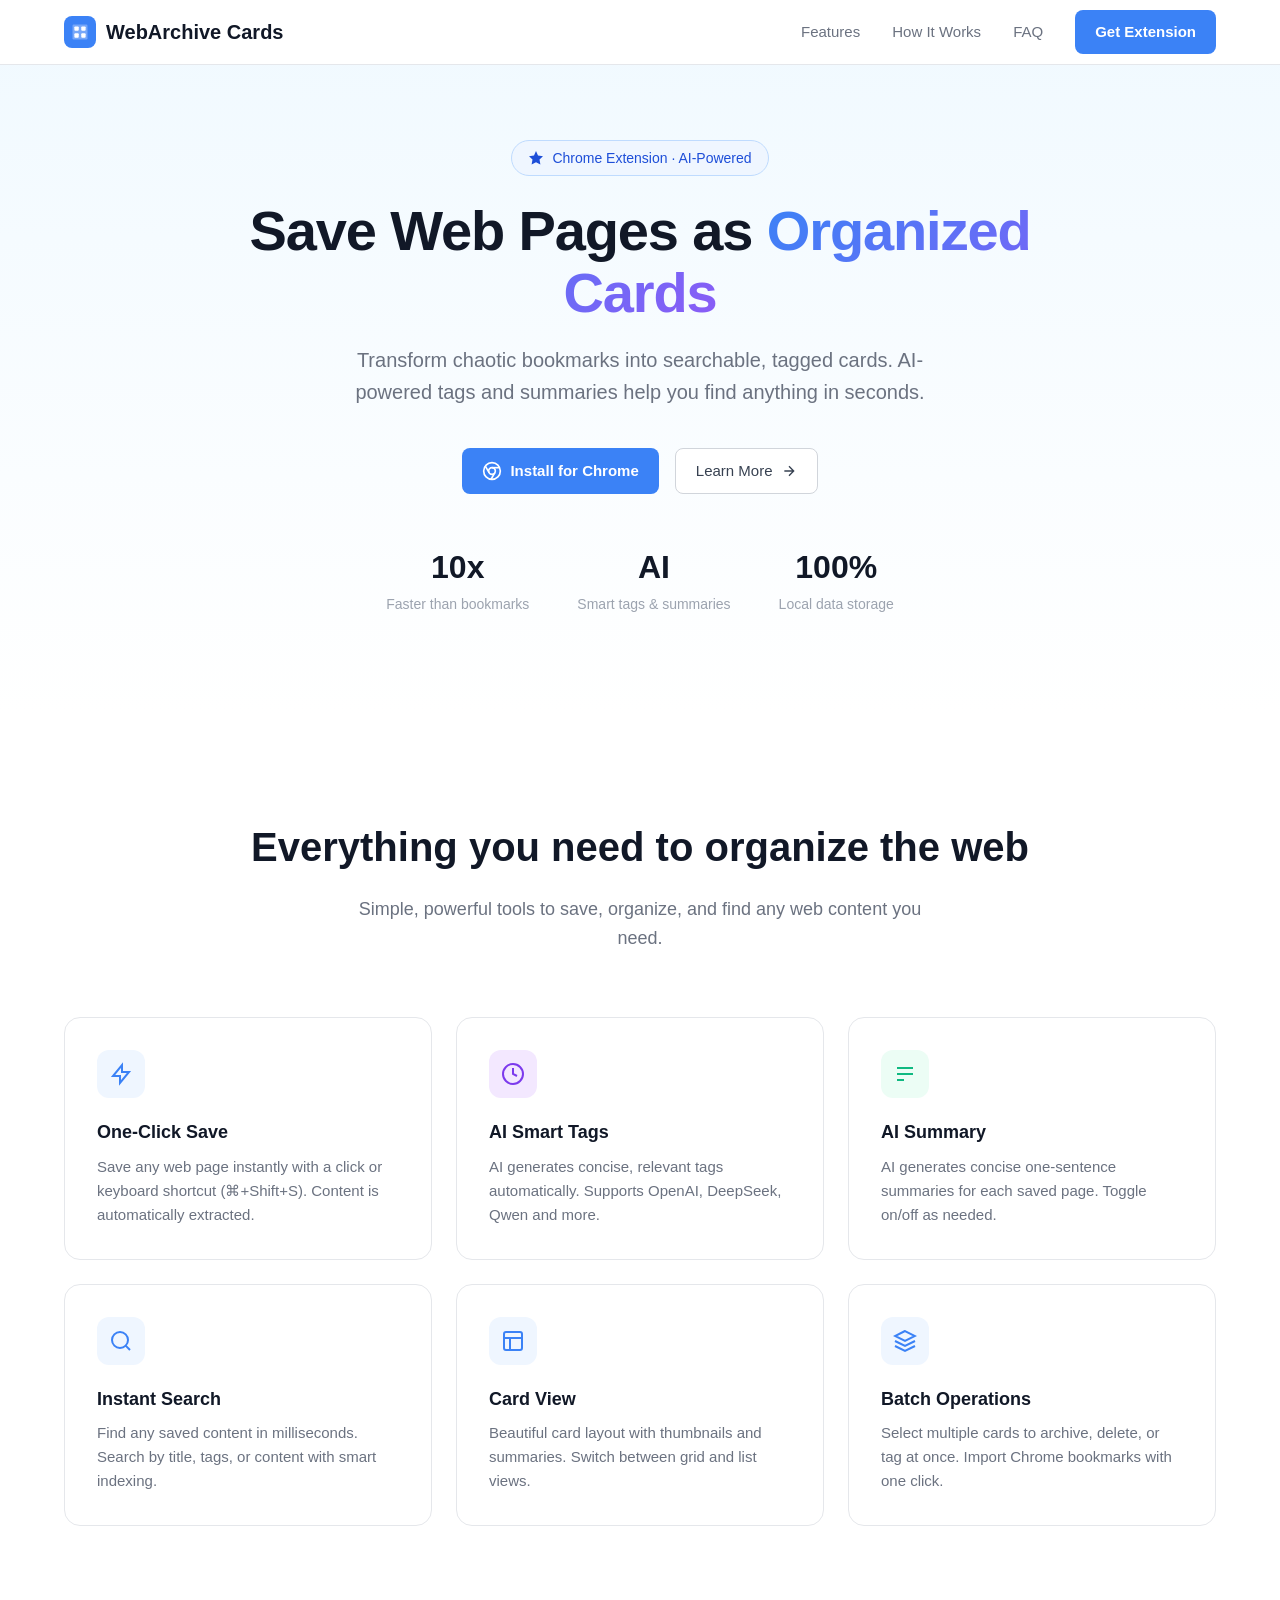
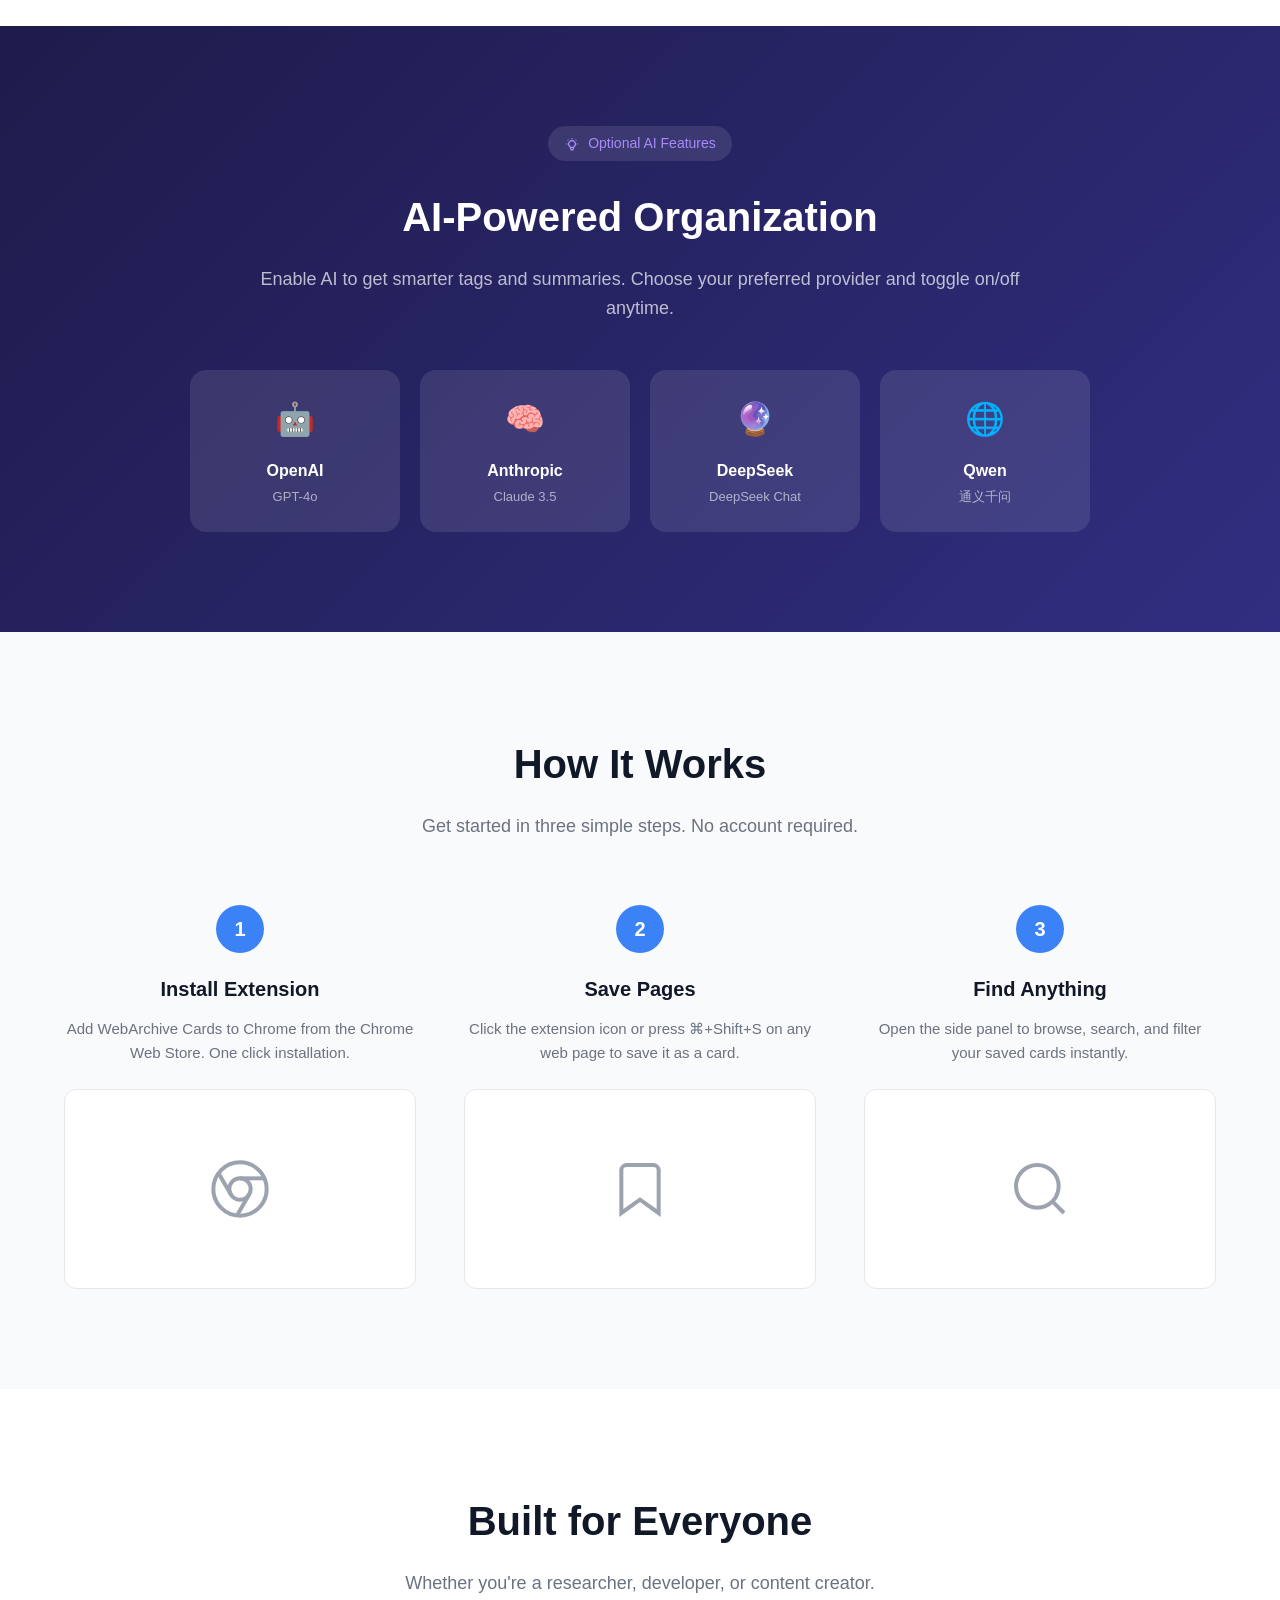
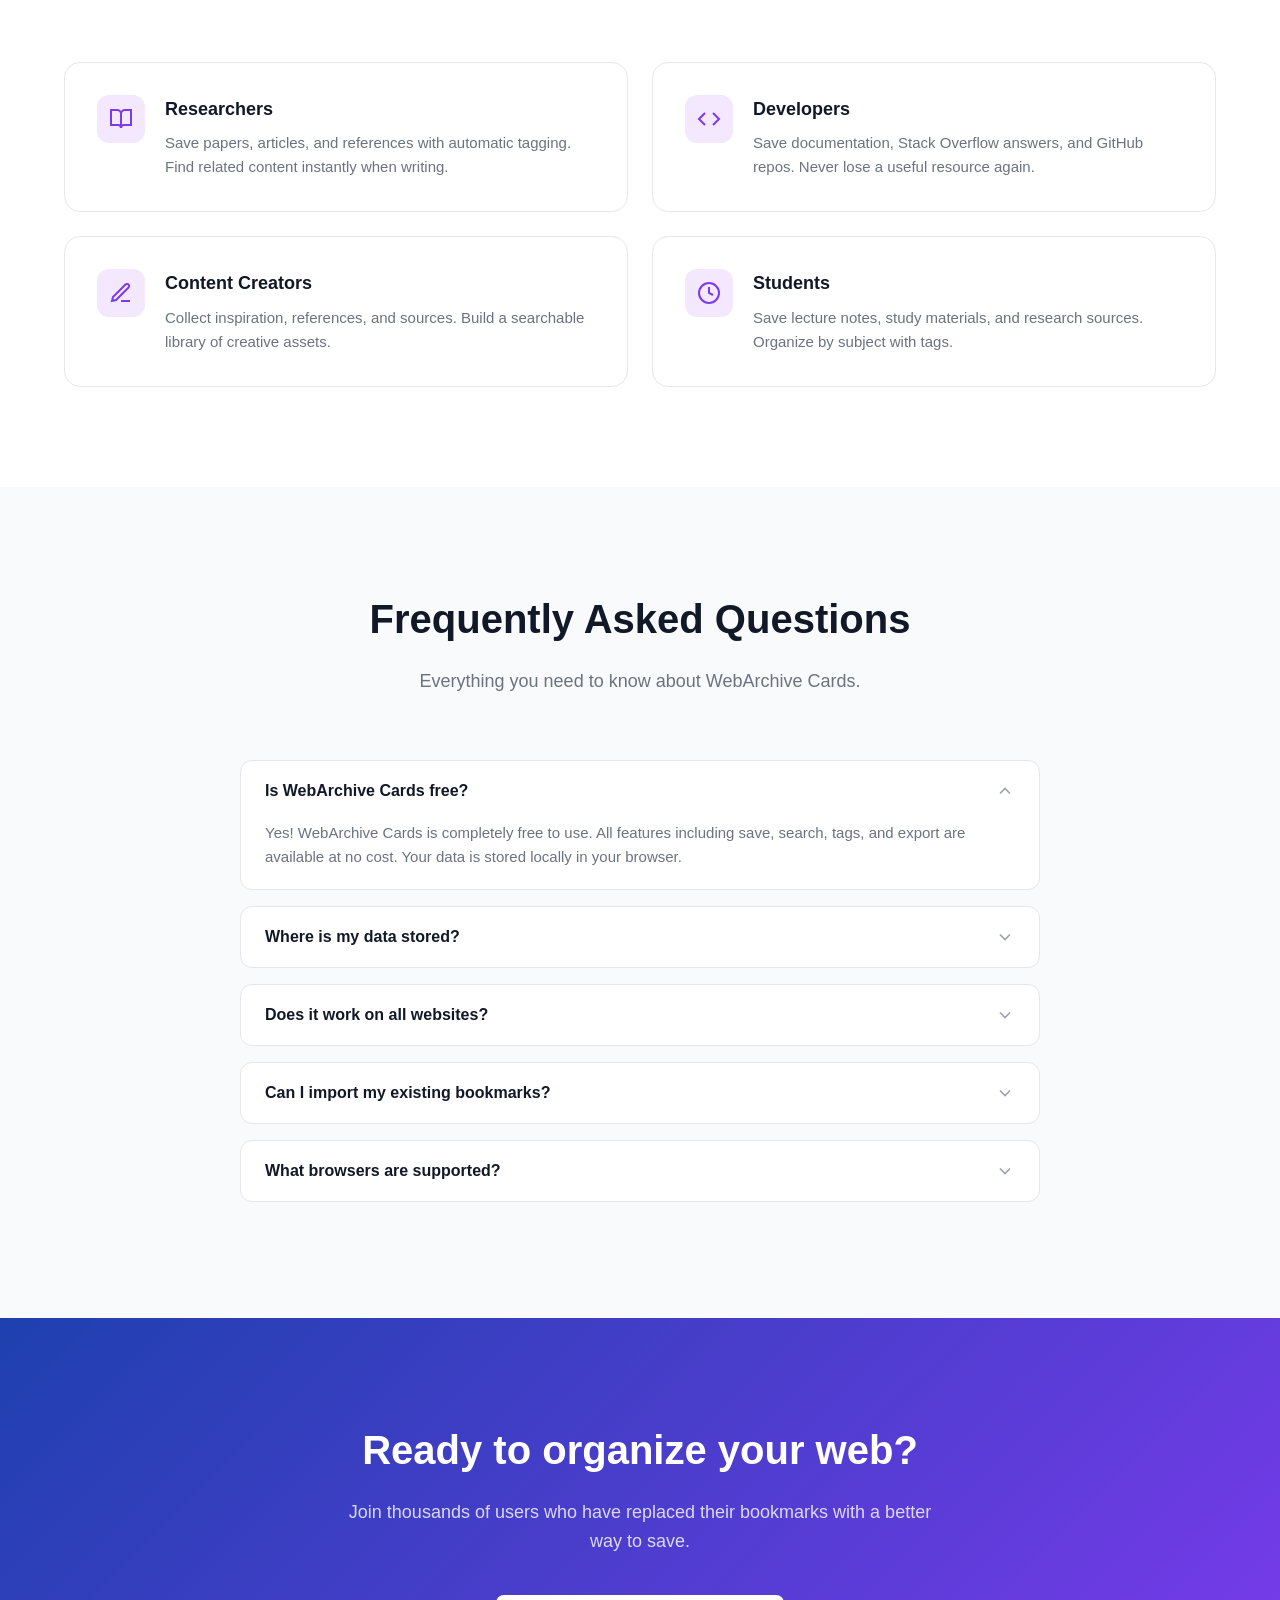
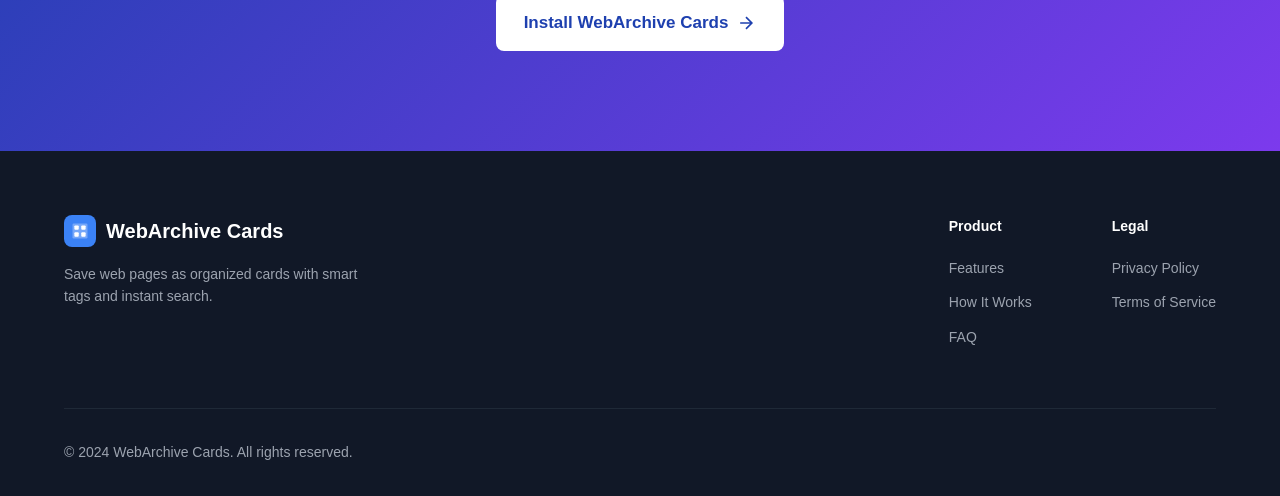
==== commit 117cab72: "fix:datetime" ====
--- a/webarchive-cards/index.html
+++ b/webarchive-cards/index.html
@@ -1016,7 +1016,7 @@
             <a href="#how-it-works">How It Works</a>
             <a href="#faq">FAQ</a>
           </div>
-          <div class="footer-column">
+          <div class="footer-column" style="display:none">
             <h4>Resources</h4>
             <a href="#">Documentation</a>
             <a href="#">Blog</a>
@@ -1024,14 +1024,14 @@
           </div>
           <div class="footer-column">
             <h4>Legal</h4>
-            <a href="#">Privacy Policy</a>
-            <a href="#">Terms of Service</a>
+            <a href="privacy.html">Privacy Policy</a>
+            <a href="terms.html">Terms of Service</a>
           </div>
         </div>
       </div>
       <div class="footer-bottom">
         <span>&copy; 2024 WebArchive Cards. All rights reserved.</span>
-        <div>
+        <div style="display:none">
           <a href="#">GitHub</a>
           <a href="#">Twitter</a>
         </div>
